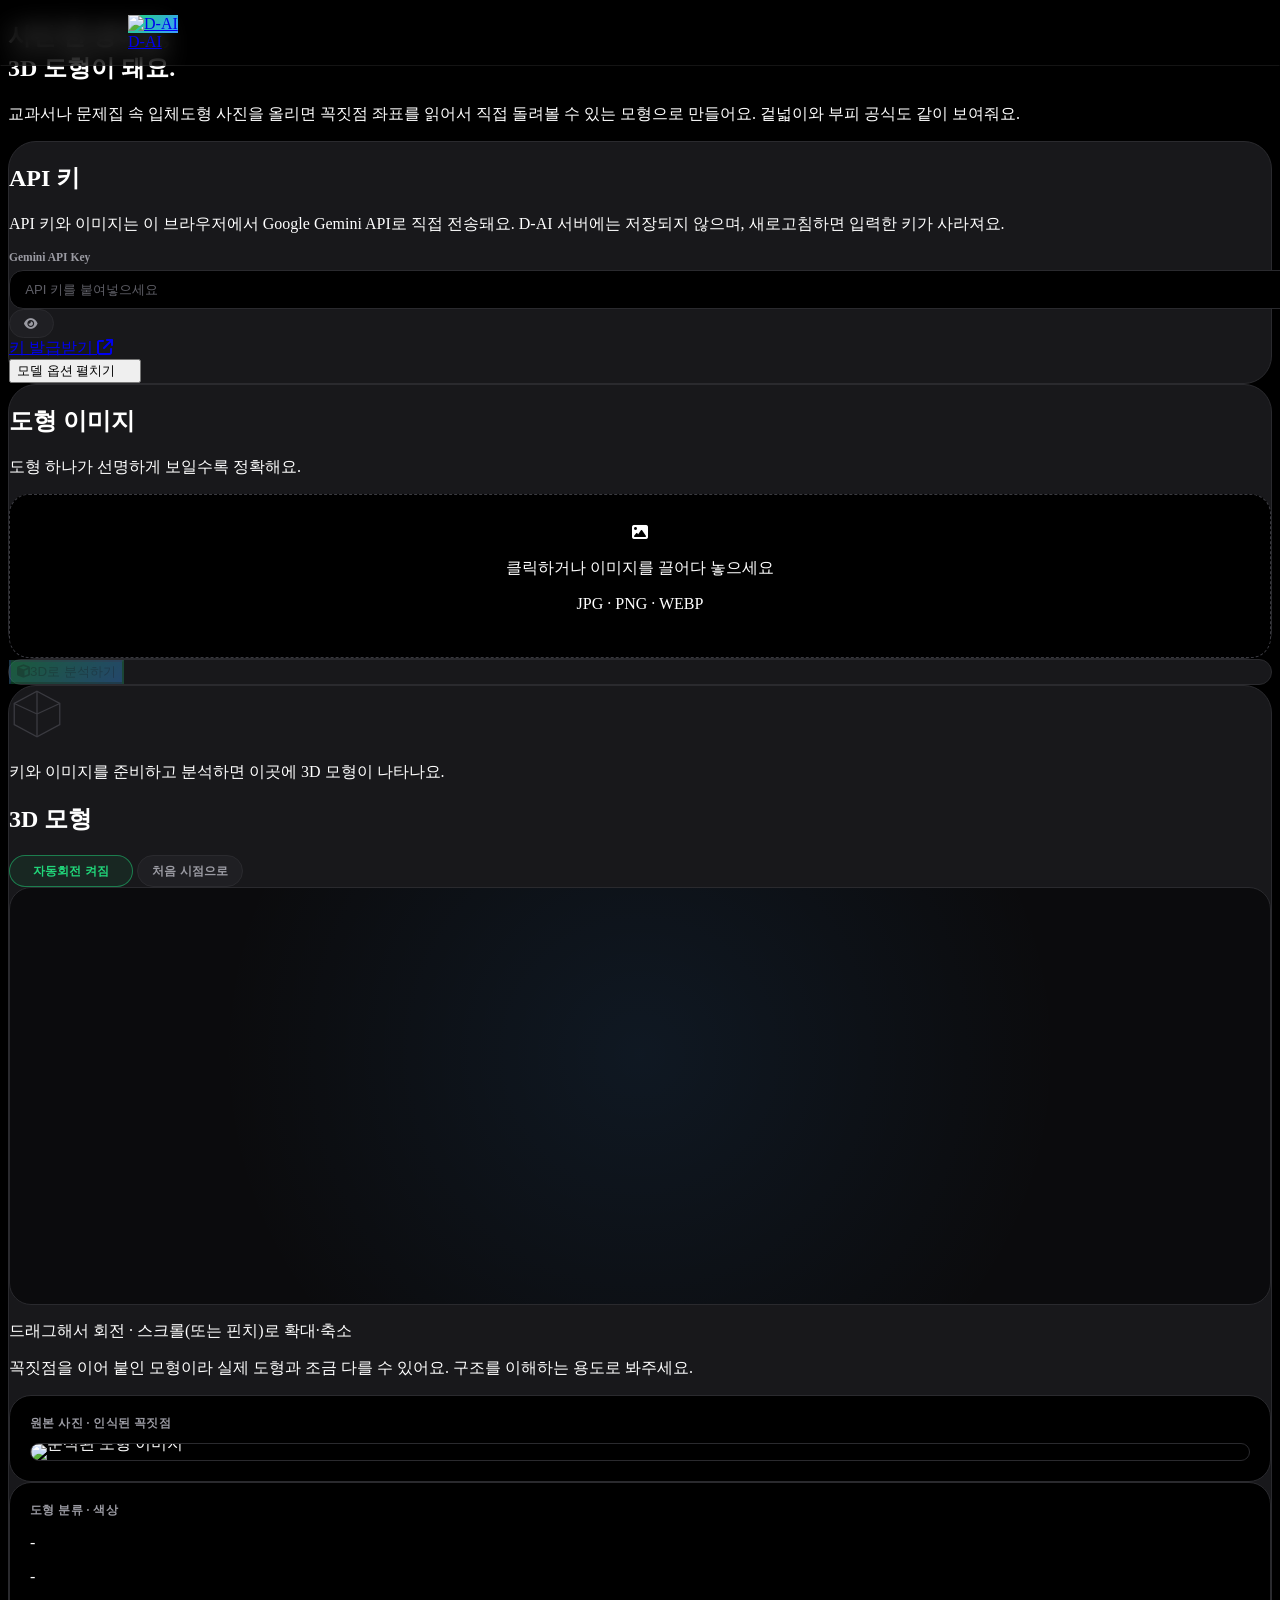
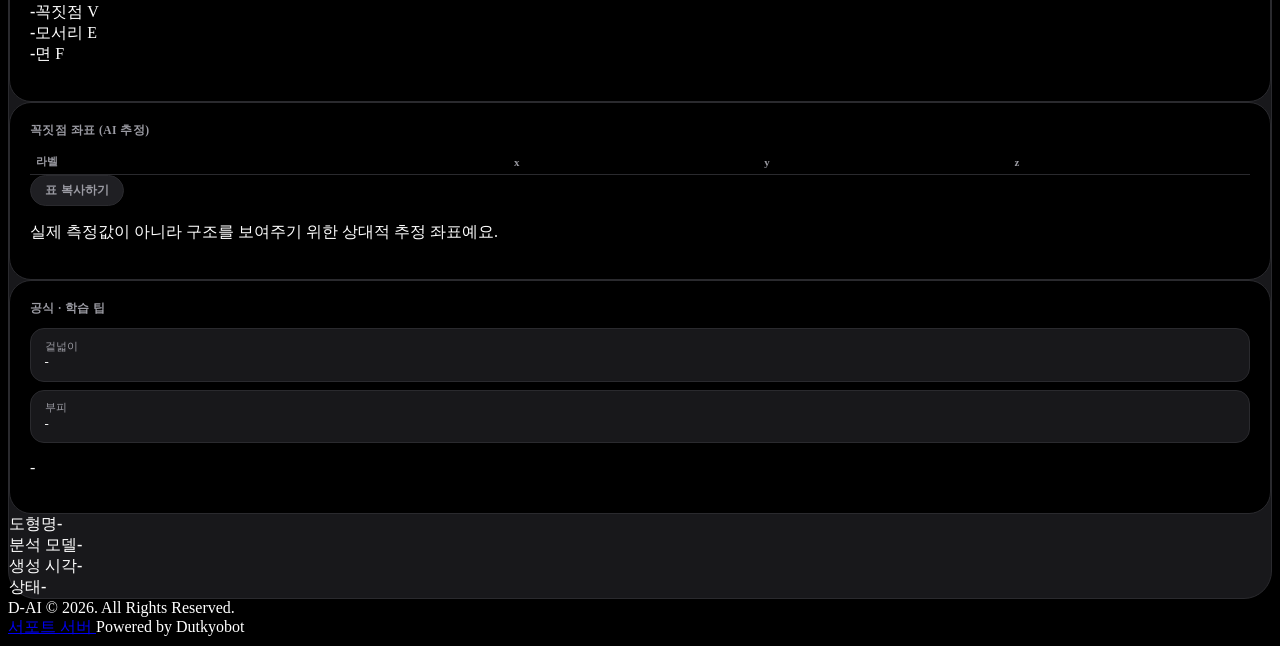
==== clickto3d.html @ afff2ff8 "3D Blueprint: guard WebGL failure, cap hull points, downscale large images, safer response parsing C" ====
<!DOCTYPE html>
<html lang="ko">
<head>
    <meta charset="UTF-8">
    <meta name="viewport" content="width=device-width, initial-scale=1.0">
    <title>D-AI | 3D Blueprint</title>
    <meta name="description" content="입체도형 사진에서 꼭짓점 좌표를 뽑아 돌려볼 수 있는 3D 모형으로 만들어 드려요.">
    <link rel="icon" href="img/favicon.png" type="image/png">
    <script src="https://cdn.tailwindcss.com"></script>
    <link rel="stylesheet" href="https://cdnjs.cloudflare.com/ajax/libs/font-awesome/6.4.0/css/all.min.css">
    <link rel="stylesheet" href="https://cdn.jsdelivr.net/gh/orioncactus/pretendard@v1.3.9/dist/web/variable/pretendardvariable.min.css">
    <script src="https://cdnjs.cloudflare.com/ajax/libs/three.js/r128/three.min.js"></script>
    <script>
        tailwind.config = {
            theme: {
                extend: {
                    colors: {
                        bg: "#000000",
                        surface: "#18181B",
                        line: "#2A2A2E",
                        mute: "#9B9BA3",
                        ink: "#FFFFFF",
                        mint: "#21D67A",
                        blue: "#3B9EFF",
                        discord: "#5865F2",
                    },
                    fontFamily: {
                        sans: ["Pretendard Variable", "Pretendard", "sans-serif"],
                    },
                },
            },
        };
    </script>

    <style>
        :root {
            --c-mint: #21D67A;
            --c-blue: #3B9EFF;
            --c-red: #EF4444;
            --c-amber: #F5A623;

            --dur-header: 0.5s;
            --ease-header: cubic-bezier(0.22, 1, 0.36, 1);
        }

        html { scroll-behavior: smooth; }

        body {
            background-color: #000000;
            color: #FFFFFF;
        }

        a:focus-visible, button:focus-visible {
            outline: 2px solid var(--c-blue);
            outline-offset: 2px;
            border-radius: 4px;
        }

        /* ==========================================================
           헤더: 스크롤에 따라 풀와이드 바 <-> 플로팅 알약으로 전환
        ========================================================== */
        #site-header {
            position: fixed;
            top: 0;
            left: 0;
            right: 0;
            z-index: 50;
            display: flex;
            justify-content: center;
            padding: 0;
            transition: padding var(--dur-header) var(--ease-header);
        }

        #header-inner {
            width: 100%;
            max-width: 100%;
            height: 4rem;
            display: flex;
            align-items: center;
            justify-content: center;

            background: rgba(0, 0, 0, 0.6);
            backdrop-filter: blur(12px);
            -webkit-backdrop-filter: blur(12px);
            border: 1px solid transparent;
            border-bottom: 1px solid rgba(255, 255, 255, 0.08);
            border-radius: 0;

            transition: all var(--dur-header) var(--ease-header);
        }

        #header-content {
            width: 100%;
            max-width: 64rem;
            padding: 0 1.5rem;
            display: flex;
            align-items: center;
            justify-content: space-between;
        }

        #site-header.is-floating {
            padding: 1rem;
        }

        #site-header.is-floating #header-inner {
            max-width: 64rem;
            border-radius: 9999px;

            background: linear-gradient(180deg, rgba(30, 30, 34, 0.65) 0%, rgba(24, 24, 27, 0.65) 100%);
            backdrop-filter: blur(24px) saturate(180%);
            -webkit-backdrop-filter: blur(24px) saturate(180%);

            border: 1px solid rgba(255, 255, 255, 0.12);
            box-shadow:
                0 16px 32px -8px rgba(0, 0, 0, 0.8),
                inset 0 1px 0 rgba(255, 255, 255, 0.1),
                inset 0 -1px 0 rgba(255, 255, 255, 0.02);
        }

        /* ==========================================================
           공통 컴포넌트
        ========================================================== */

        /* 폴백 다이어그램 가로 스크롤 영역 커스텀 스크롤바 */
        .themed-scrollbar {
            scrollbar-width: thin;
            scrollbar-color: #3A3A40 #18181B;
        }

        .themed-scrollbar::-webkit-scrollbar {
            height: 6px;
        }

        .themed-scrollbar::-webkit-scrollbar-track {
            background: #18181B;
            border-radius: 9999px;
        }

        .themed-scrollbar::-webkit-scrollbar-thumb {
            background: #3A3A40;
            border-radius: 9999px;
        }

        .themed-scrollbar::-webkit-scrollbar-thumb:hover {
            background: #55555C;
        }

        .card {
            background: #18181B;
            border: 1px solid #2A2A2E;
            border-radius: 28px;
            transition: border-color 0.2s ease;
        }
        .card:hover {
            border-color: rgba(255, 255, 255, 0.3);
        }

        .invite-btn {
            transition: opacity 0.2s ease;
        }
        .invite-btn:hover {
            opacity: 0.88;
        }

        .gradient-brand {
            background: linear-gradient(135deg, var(--c-mint) 0%, var(--c-blue) 100%);
        }


        /* ---- 3D 도구 전용 ---- */
        .field{width:100%;background:#000;border:1px solid #2A2A2E;border-radius:14px;padding:.7rem .95rem;font-size:.82rem;outline:none;transition:border-color .15s;color:#fff}
        .field:focus{border-color:var(--c-blue)}
        .field::placeholder{color:#5f5f67}
        .lb{display:block;font-size:.72rem;font-weight:600;color:#9B9BA3;margin-bottom:.45rem}
        .pill{padding:.4rem .9rem;border-radius:9999px;font-size:.75rem;font-weight:600;color:#9B9BA3;border:1px solid #2A2A2E;background:#1F1F23;transition:color .15s ease,border-color .15s ease,background-color .15s ease}
        .pill:hover{color:#fff;border-color:rgba(255,255,255,.3)}
        .pill.on{color:var(--c-mint);border-color:rgba(33,214,122,.5);background:rgba(33,214,122,.08)}
        .pill.state-pill{min-width:7.75rem;text-align:center}
        .pill.copy-pill{min-width:5.75rem;text-align:center}
        .model-toggle{min-width:8.25rem;text-align:left;white-space:nowrap}
        .dropzone{border:1px dashed #3A3A40;border-radius:20px;padding:1.8rem 1rem;text-align:center;cursor:pointer;background:#000;transition:border-color .15s,background .15s}
        .dropzone:hover,.dropzone.drag{border-color:var(--c-mint);background:#1F1F23}
        .go-btn{transition:opacity .2s}.go-btn:hover:not(:disabled){opacity:.88}.go-btn:disabled{opacity:.35;cursor:not-allowed}
        .status{display:none}.status.show{display:flex}.status.err{color:#ff8a98}.status.ok{color:var(--c-mint)}.status.busy{color:#9B9BA3}
        .spinner{width:.75rem;height:.75rem;border-radius:50%;border:2px solid #3A3A40;border-top-color:var(--c-mint);animation:spin .8s linear infinite;flex-shrink:0}
        @keyframes spin{to{transform:rotate(360deg)}}
        .viewer{position:relative;height:26rem;border:1px solid #2A2A2E;border-radius:22px;background:radial-gradient(circle at 50% 40%,rgba(59,158,255,.09),transparent 62%),#0b0b0d;overflow:hidden;touch-action:none;cursor:grab}
        .viewer:active{cursor:grabbing}.viewer canvas{display:block}
        .label-layer{position:absolute;inset:0;pointer-events:none}
        .v-label{position:absolute;transform:translate(-50%,-140%);font-size:.65rem;font-weight:700;color:#04140c;background:var(--c-mint);padding:1px 6px;border-radius:9999px;white-space:nowrap}
        .sub-card{background:#000;border:1px solid #2A2A2E;border-radius:22px;padding:1.25rem}
        .sub-card h3{font-size:.72rem;font-weight:700;color:#9B9BA3;letter-spacing:.04em;margin:0 0 .75rem}
        .photo{position:relative;border:1px solid #2A2A2E;border-radius:14px;overflow:hidden;line-height:0}.photo img{width:100%;display:block}
        .marker{position:absolute;width:18px;height:18px;transform:translate(-50%,-50%);pointer-events:none}
        .marker .dot{width:8px;height:8px;border-radius:50%;background:var(--c-mint);border:1px solid #04140c;margin:5px auto 0;box-shadow:0 0 0 3px rgba(33,214,122,.25)}
        .marker .tag{position:absolute;top:-2px;left:20px;font-size:.62rem;font-weight:700;color:#04140c;background:var(--c-mint);padding:0 5px;border-radius:9999px;white-space:nowrap;line-height:1.4}
        .swatch{display:flex;align-items:center;gap:.4rem;font-size:.72rem;color:#9B9BA3}.swatch i{width:.9rem;height:.9rem;border-radius:5px;border:1px solid rgba(255,255,255,.2)}
        table.vt-table{width:100%;border-collapse:collapse;font-size:.78rem}
        .vt-table th{text-align:left;color:#9B9BA3;font-weight:600;padding:.3rem .4rem;border-bottom:1px solid #2A2A2E;font-size:.68rem}
        .vt-table td{padding:.3rem .4rem;border-bottom:1px solid rgba(255,255,255,.05);font-variant-numeric:tabular-nums}.vt-table td.lbl{color:var(--c-mint);font-weight:700}
        .formula{background:#18181B;border:1px solid #2A2A2E;border-radius:14px;padding:.65rem .85rem;margin-bottom:.5rem;font-size:.8rem;overflow-x:auto;white-space:nowrap}
        .formula .l{display:block;font-size:.66rem;color:#9B9BA3;margin-bottom:.1rem}
        .adv-panel{display:none}.adv-panel.open{display:block}
        .preview{display:none}
    </style>
</head>
<body class="min-h-screen flex flex-col font-sans antialiased">

    <header id="site-header">
        <div id="header-inner">
            <div id="header-content">
                <a href="index.html" class="flex items-center space-x-2.5">
                    <div class="w-8 h-8 rounded-[0.5rem] gradient-brand flex items-center justify-center">
                        <img
                            src="img/icon.png"
                            alt="D-AI"
                            class="h-5 w-5 rounded"
                        >
                    </div>
                    <span class="text-lg font-bold tracking-tight text-ink">D-AI</span>
                </a>

            </div>
        </div>
    </header>


    <main class="flex-1 max-w-5xl mx-auto w-full px-6 pt-32 pb-20 sm:pt-36 sm:pb-28">

        <section class="mb-16">
            <h1 class="text-4xl sm:text-5xl font-bold tracking-tight text-ink leading-tight">
                사진 한 장이면,<br>3D 도형이 돼요.
            </h1>
            <p class="text-[15px] text-mute mt-5 leading-relaxed max-w-md">
                교과서나 문제집 속 입체도형 사진을 올리면 꼭짓점 좌표를 읽어서
                직접 돌려볼 수 있는 모형으로 만들어요. 겉넓이와 부피 공식도 같이 보여줘요.
            </p>
        </section>

        <section class="grid grid-cols-1 lg:grid-cols-[22rem_1fr] gap-6 items-start">

            <div class="flex flex-col gap-6">

                <div class="card p-7">
                    <h2 class="text-base font-bold text-ink">API 키</h2>
                    <p class="text-sm text-mute mt-2 leading-relaxed">API 키와 이미지는 이 브라우저에서 Google Gemini API로 직접 전송돼요. D-AI 서버에는 저장되지 않으며, 새로고침하면 입력한 키가 사라져요.</p>
                    <label class="lb mt-5" for="apiKey">Gemini API Key</label>
                    <div class="flex gap-2">
                        <input class="field" type="password" id="apiKey" placeholder="API 키를 붙여넣으세요" autocomplete="off">
                        <button class="pill !rounded-2xl !px-3" id="toggleKey" type="button" aria-label="키 표시/숨김"><i class="fas fa-eye"></i></button>
                    </div>
                    <a class="inline-block mt-3 text-xs font-semibold text-blue hover:underline" href="https://aistudio.google.com/apikey" target="_blank" rel="noopener noreferrer">키 발급받기 <i class="fas fa-arrow-up-right-from-square text-[10px]"></i></a>
                    <div class="mt-4"><button class="text-xs text-mute underline decoration-dotted model-toggle" id="advToggle" type="button">모델 옵션 펼치기</button></div>
                    <div class="adv-panel mt-4" id="advPanel">
                        <label class="lb" for="modelSelect">분석 모델</label>
                        <select class="field" id="modelSelect">
                            <option value="gemini-flash-latest">gemini-flash-latest (빠름, 기본)</option>
                            <option value="gemini-pro-latest">gemini-pro-latest (더 정확함, 느림)</option>
                            <option value="custom">직접 입력...</option>
                        </select>
                        <input class="field mt-2 hidden" type="text" id="customModel" placeholder="예: gemini-2.5-flash">
                    </div>
                </div>

                <div class="card p-7">
                    <h2 class="text-base font-bold text-ink">도형 이미지</h2>
                    <p class="text-sm text-mute mt-2 leading-relaxed">도형 하나가 선명하게 보일수록 정확해요.</p>
                    <div class="mt-5">
                        <div class="dropzone" id="dropzone">
                            <i class="fas fa-image text-xl text-mute"></i>
                            <p class="text-sm text-mute mt-2">클릭하거나 이미지를 끌어다 놓으세요</p>
                            <p class="text-xs text-mute opacity-70 mt-1">JPG · PNG · WEBP</p>
                        </div>
                        <input type="file" id="fileInput" accept="image/*" hidden>
                        <div class="preview border border-line rounded-2xl overflow-hidden" id="preview">
                            <img id="previewImg" alt="업로드한 이미지 미리보기" class="block w-full">
                            <div class="flex justify-between items-center px-4 py-2.5 text-xs text-mute border-t border-line">
                                <span id="fileName">-</span>
                                <button id="clearImg" type="button" class="font-semibold text-blue">지우기</button>
                            </div>
                        </div>
                    </div>
                </div>

                <div class="card p-7">
                    <button class="go-btn gradient-brand w-full inline-flex items-center justify-center gap-2 px-6 py-3 rounded-full text-[#04140c] text-sm font-bold" id="analyzeBtn" disabled>
                        <i class="fas fa-cube"></i>3D로 분석하기
                    </button>
                    <div class="status items-center gap-2 mt-4 text-sm" id="status"><span class="spinner" id="spinner"></span><span id="statusText"></span></div>
                </div>
            </div>

            <div class="card p-7 sm:p-9 min-h-[26rem] flex flex-col">

                <div id="boardEmpty" class="flex-1 flex flex-col items-center justify-center text-center gap-4 py-16">
                    <svg width="56" height="56" viewBox="0 0 64 64" fill="none"><path d="M32 6L58 20V44L32 58L6 44V20L32 6Z" stroke="#3A3A40" stroke-width="1.5"/><path d="M32 6V32M32 32L58 20M32 32L6 20M32 32V58" stroke="#3A3A40" stroke-width="1.5"/></svg>
                    <p class="text-sm text-mute max-w-[28ch] leading-relaxed">키와 이미지를 준비하고 분석하면 이곳에 3D 모형이 나타나요.</p>
                </div>

                <div id="boardBody" class="hidden">
                    <div class="flex flex-wrap items-center justify-between gap-3 mb-4">
                        <h2 class="text-lg font-bold text-ink">3D 모형</h2>
                        <div class="flex gap-2">
                            <button class="pill on state-pill" id="autoRotateBtn" type="button">자동회전 켜짐</button>
                            <button class="pill" id="resetViewBtn" type="button">처음 시점으로</button>
                        </div>
                    </div>
                    <div class="viewer" id="viewer"><div class="label-layer" id="labelLayer"></div></div>
                    <p class="text-xs text-mute text-center mt-3">드래그해서 회전 · 스크롤(또는 핀치)로 확대·축소</p>
                    <p class="text-xs text-mute/70 text-center mt-1 leading-relaxed">꼭짓점을 이어 붙인 모형이라 실제 도형과 조금 다를 수 있어요. 구조를 이해하는 용도로 봐주세요.</p>

                    <div class="grid grid-cols-1 sm:grid-cols-2 gap-4 mt-7">
                        <div class="sub-card"><h3>원본 사진 · 인식된 꼭짓점</h3><div class="photo" id="photoWrap"><img id="boardImg" alt="분석된 도형 이미지"></div></div>
                        <div class="sub-card">
                            <h3>도형 분류 · 색상</h3>
                            <p class="text-2xl font-bold text-ink" id="outName">-</p>
                            <p class="text-sm text-mute mt-1" id="outType">-</p>
                            <div class="flex flex-wrap gap-3 mt-3" id="outSwatches"></div>
                            <div class="flex mt-4 pt-4 border-t border-line text-center">
                                <div class="flex-1"><b class="block text-xl" id="cntV">-</b><span class="text-[11px] text-mute">꼭짓점 V</span></div>
                                <div class="flex-1"><b class="block text-xl" id="cntE">-</b><span class="text-[11px] text-mute">모서리 E</span></div>
                                <div class="flex-1"><b class="block text-xl" id="cntF">-</b><span class="text-[11px] text-mute">면 F</span></div>
                            </div>
                            <p class="text-xs text-mute mt-3" id="euler"></p>
                        </div>
                        <div class="sub-card">
                            <h3>꼭짓점 좌표 (AI 추정)</h3>
                            <table class="vt-table"><thead><tr><th>라벨</th><th>x</th><th>y</th><th>z</th></tr></thead><tbody id="vBody"></tbody></table>
                            <div class="text-right mt-3"><button class="pill copy-pill" id="copyVerts" type="button">표 복사하기</button></div>
                            <p class="text-[11px] text-mute/70 mt-3 leading-relaxed">실제 측정값이 아니라 구조를 보여주기 위한 상대적 추정 좌표예요.</p>
                        </div>
                        <div class="sub-card">
                            <h3>공식 · 학습 팁</h3>
                            <div class="formula"><span class="l">겉넓이</span><span id="outSurface">-</span></div>
                            <div class="formula"><span class="l">부피</span><span id="outVolume">-</span></div>
                            <p class="text-sm text-mute mt-2 leading-relaxed" id="outTip">-</p>
                        </div>
                    </div>

                    <div class="grid grid-cols-2 sm:grid-cols-4 gap-4 mt-6 pt-6 border-t border-line text-xs">
                        <div><span class="block text-mute mb-0.5">도형명</span><b class="font-semibold" id="tbName">-</b></div>
                        <div><span class="block text-mute mb-0.5">분석 모델</span><b class="font-semibold" id="tbModel">-</b></div>
                        <div><span class="block text-mute mb-0.5">생성 시각</span><b class="font-semibold" id="tbDate">-</b></div>
                        <div><span class="block text-mute mb-0.5">상태</span><b class="font-semibold" id="tbStatus">-</b></div>
                    </div>
                </div>
            </div>

        </section>
    </main>

    <footer class="py-9 border-t border-line mt-auto">
        <div class="max-w-5xl mx-auto px-6 flex flex-col sm:flex-row justify-center sm:justify-between items-center text-mute text-sm gap-4">
            <div class="flex items-center gap-2">
                <span class="font-bold text-ink">D-AI</span>
                <span>&copy; 2026. All Rights Reserved.</span>
            </div>

            <div class="flex items-center gap-4">
                <a href="https://discord.gg/AdM4hFZkrE" target="_blank" rel="noopener noreferrer" class="font-medium hover:text-ink transition-colors">
                    서포트 서버
                </a>
                <span class="w-1 h-1 rounded-full bg-line"></span>
                <span class="text-xs">Powered by Dutkyobot</span>
            </div>
        </div>
    </footer>

<script>
(function(){
  'use strict';
  var $ = function(id){ return document.getElementById(id); };
  var esc = function(s){ return String(s == null ? '' : s).replace(/&/g,'&amp;').replace(/</g,'&lt;').replace(/>/g,'&gt;').replace(/"/g,'&quot;'); };

  /* ================= 헤더 ================= */
  var header = $('site-header');
  function onScroll(){ header.classList.toggle('is-floating', window.scrollY > 20); }
  window.addEventListener('scroll', onScroll, { passive: true }); onScroll();

  /* ================= 입력 · 상태 ================= */
  var apiKeyInput = $('apiKey'), modelSelect = $('modelSelect'), customModel = $('customModel');
  var dropzone = $('dropzone'), fileInput = $('fileInput'), preview = $('preview'), previewImg = $('previewImg');
  var analyzeBtn = $('analyzeBtn');
  var cur = { base64: null, mime: null };

  $('toggleKey').addEventListener('click', function(){
    apiKeyInput.type = apiKeyInput.type === 'password' ? 'text' : 'password';
    $('toggleKey').innerHTML = '<i class="fas fa-eye' + (apiKeyInput.type === 'password' ? '' : '-slash') + '"></i>';
  });
  $('advToggle').addEventListener('click', function(){
    var open = $('advPanel').classList.toggle('open');
    $('advToggle').textContent = open ? '모델 옵션 접기' : '모델 옵션 펼치기';
  });
  modelSelect.addEventListener('change', function(){ customModel.style.display = modelSelect.value === 'custom' ? 'block' : 'none'; });
  function getModel(){
    if (modelSelect.value === 'custom') return (customModel.value || '').trim() || 'gemini-flash-latest';
    return modelSelect.value;
  }

  function updateGo(){ analyzeBtn.disabled = !(apiKeyInput.value.trim() && cur.base64); }
  apiKeyInput.addEventListener('input', updateGo);

  function setStatus(kind, text){
    var el = $('status'); el.className = 'status show ' + kind;
    $('spinner').style.display = kind === 'busy' ? 'inline-block' : 'none';
    $('statusText').textContent = text;
  }

  /* 큰 사진은 긴 변 1600px 이하 JPEG로 줄여서 전송 (Gemini 요청 한도 초과 방지) */
  function shrinkImage(url, mime, cb){
    var img = new Image();
    img.onload = function(){
      var M = 1600, w = img.naturalWidth, h = img.naturalHeight;
      if (Math.max(w, h) <= M && url.length < 4000000) { cb(url, mime); return; }
      var k = Math.min(1, M / Math.max(w, h)), c = document.createElement('canvas');
      c.width = Math.max(1, Math.round(w * k)); c.height = Math.max(1, Math.round(h * k));
      var x = c.getContext('2d'); x.fillStyle = '#fff'; x.fillRect(0, 0, c.width, c.height); x.drawImage(img, 0, 0, c.width, c.height);
      cb(c.toDataURL('image/jpeg', 0.88), 'image/jpeg');
    };
    img.onerror = function(){ setStatus('err', '이미지를 읽을 수 없어요. 다른 파일로 시도해 주세요.'); };
    img.src = url;
  }

  function handleFile(file){
    if (!file.type.startsWith('image/')) { setStatus('err', '이미지 파일만 올릴 수 있어요.'); return; }
    var reader = new FileReader();
    reader.onload = function(){
      shrinkImage(String(reader.result), file.type, function(url, mime){
        cur.mime = mime; cur.base64 = url.split(',')[1];
        previewImg.src = url;
        $('fileName').textContent = file.name.length > 22 ? file.name.slice(0, 19) + '...' : file.name;
        preview.style.display = 'block'; dropzone.style.display = 'none'; updateGo();
      });
    };
    reader.readAsDataURL(file);
  }
  dropzone.addEventListener('click', function(){ fileInput.click(); });
  dropzone.addEventListener('dragover', function(e){ e.preventDefault(); dropzone.classList.add('drag'); });
  dropzone.addEventListener('dragleave', function(){ dropzone.classList.remove('drag'); });
  dropzone.addEventListener('drop', function(e){
    e.preventDefault(); dropzone.classList.remove('drag');
    if (e.dataTransfer.files && e.dataTransfer.files[0]) handleFile(e.dataTransfer.files[0]);
  });
  fileInput.addEventListener('change', function(e){ if (e.target.files && e.target.files[0]) handleFile(e.target.files[0]); });
  $('clearImg').addEventListener('click', function(){
    cur.base64 = null; cur.mime = null; fileInput.value = '';
    preview.style.display = 'none'; dropzone.style.display = 'block'; updateGo();
  });

  /* ================= AI 분석 ================= */
  const PROMPT = `당신은 한국 중·고등학교 수학 교사이자 3D 모델러입니다. 첨부된 이미지 속 입체도형(3차원 도형) 하나를 분석해서, 그 도형을 3D로 재구성할 수 있는 데이터를 만드세요.
반드시 아래 JSON 스키마 그대로, 다른 설명 없이 JSON만 출력하세요. 모든 텍스트 값은 한국어로 작성하세요.

{
  "shape_name_ko": "도형의 한국어 이름 (예: 삼각기둥, 사각뿔, 원기둥)",
  "shape_type": "도형의 분류/특징을 한 문장으로",
  "primary_color": "#RRGGBB 형식, 도형의 대표 색상 하나",
  "colors": ["#RRGGBB", "이미지에서 관찰되는 색상들"],
  "vertex_count": 정수,
  "edge_count": 정수,
  "face_count": 정수,
  "vertices": [
    {
      "label": "A",
      "image_x": 0.0~1.0 사이, 이미지 내 가로 위치,
      "image_y": 0.0~1.0 사이, 이미지 내 세로 위치,
      "coord_x": -1.0~1.0 범위의 3D 재구성용 x좌표,
      "coord_y": -1.0~1.0 범위의 3D 재구성용 y좌표,
      "coord_z": -1.0~1.0 범위의 3D 재구성용 z좌표
    }
  ],
  "surface_area_formula": "겉넓이를 구하는 일반 공식 (기호 설명 포함, 한 줄)",
  "volume_formula": "부피를 구하는 일반 공식 (기호 설명 포함, 한 줄)",
  "study_tip": "이 도형을 공부할 때 도움이 되는 한두 문장 코멘트"
}

3D 좌표(coord_x, coord_y, coord_z) 작성 시 매우 중요한 규칙:
- 이 좌표들을 볼록 껍질(convex hull)로 이었을 때 실제 도형과 비슷한 형태가 나오도록, 기하학적으로 타당한 3D 위치를 추정해서 배치하세요. 단순히 이미지 속 픽셀 위치가 아니라, 도형을 여러 각도에서 봤을 때의 입체적 구조를 반영해야 합니다.
- 각기둥/각뿔/정육면체 등 꼭짓점이 뚜렷한 도형: 실제 꼭짓점 개수만큼 좌표를 주세요 (보통 4~12개).
- 원기둥/원뿔/구처럼 곡면이 있는 도형: 꼭짓점이 없으므로, 원 둘레를 따라 8~14개의 점을 고르게 샘플링해서 (예: 원기둥이면 윗면 원과 아랫면 원에 각각 6~8개씩, 원뿔이면 밑면 원에 8~10개 + 꼭짓점 1개, 구면이면 위도·경도로 12~16개) 곡면을 볼록 껍질로 근사할 수 있게 하세요. 이 경우 vertices의 label은 P1, P2... 처럼 순번으로 붙이고, vertex_count/edge_count/face_count는 실제 이론적인 값(예: 구는 꼭짓점 0개)을 별도로 적어도 됩니다.
- 좌표 범위는 대략 -1.0 ~ 1.0 사이로 정규화하세요.
- 최소 4개 이상의 점을 제공해야 3D 형태를 만들 수 있습니다.
- 반드시 유효한 JSON 하나만 출력하세요.`;


  analyzeBtn.addEventListener('click', runAnalysis);

  function friendlyError(msg){
    if (/API key not valid|API_KEY_INVALID/i.test(msg)) return 'API 키가 올바르지 않아요. Google AI Studio에서 키를 다시 확인해 주세요.';
    if (/quota|RESOURCE_EXHAUSTED/i.test(msg)) return 'API 사용 한도를 넘었어요. 잠시 후 다시 시도해 주세요.';
    return msg || '알 수 없는 오류가 났어요.';
  }

  async function runAnalysis(){
    var key = apiKeyInput.value.trim();
    if (!key || !cur.base64) return;
    analyzeBtn.disabled = true;
    setStatus('busy', '이미지를 읽고 3D 좌표를 추정하는 중...');
    var model = getModel();
    var url = 'https://generativelanguage.googleapis.com/v1beta/models/' + encodeURIComponent(model) + ':generateContent';
    var body = {
      contents: [{ parts: [{ text: PROMPT }, { inlineData: { mimeType: cur.mime, data: cur.base64 } }] }],
      generationConfig: { temperature: 0.25, responseMimeType: 'application/json' }
    };
    try {
      var res = await fetch(url, { method: 'POST', headers: { 'Content-Type': 'application/json', 'x-goog-api-key': key }, body: JSON.stringify(body) });
      var data;
      try { data = await res.json(); } catch (e) { throw new Error('서버 응답을 읽지 못했어요 (HTTP ' + res.status + '). 잠시 후 다시 시도해 주세요.'); }
      if (!res.ok) throw new Error((data && data.error && data.error.message) || ('요청이 거부됐어요 (HTTP ' + res.status + ')'));
      var cand = data.candidates && data.candidates[0];
      var part = cand && cand.content && cand.content.parts && cand.content.parts.find(function(p){ return typeof p.text === 'string'; });
      if (!part) throw new Error('모델 응답에서 분석 결과를 찾지 못했어요.');
      var parsed;
      try { parsed = JSON.parse(part.text); }
      catch (e) { var m = part.text.match(/\{[\s\S]*\}/); if (!m) throw new Error('결과를 JSON으로 해석하지 못했어요.'); parsed = JSON.parse(m[0]); }
      if (!parsed.vertices || parsed.vertices.length < 4) throw new Error('3D로 만들기엔 좌표가 부족해요. 도형이 더 잘 보이는 사진으로 다시 시도해 주세요.');
      renderResult(parsed, model);
      setStatus('ok', '3D 재구성이 끝났어요.');
    } catch (err) {
      console.error(err);
      setStatus('err', friendlyError(err.message));
    } finally { analyzeBtn.disabled = false; updateGo(); }
  }

  /* ================= 결과 표시 (모델이 준 텍스트는 모두 이스케이프) ================= */
  function fmtNum(n){ if (typeof n !== 'number' || isNaN(n)) return '-'; return Number.isInteger(n) ? n : n.toFixed(2); }
  function safeHex(c){ var m = String(c || '').match(/#([0-9a-f]{3}){1,2}\b/i); return m ? m[0] : null; }

  function renderResult(r, model){
    $('boardEmpty').style.display = 'none';
    $('boardBody').classList.remove('hidden');

    var photoWrap = $('photoWrap');
    $('boardImg').src = previewImg.src;
    Array.prototype.forEach.call(photoWrap.querySelectorAll('.marker'), function(m){ m.remove(); });

    $('outName').textContent = r.shape_name_ko || '이름 없음';
    $('outType').textContent = r.shape_type || '';

    var sw = $('outSwatches'); sw.innerHTML = '';
    (r.colors || []).forEach(function(c){
      var hex = safeHex(c);
      var el = document.createElement('span'); el.className = 'swatch';
      el.innerHTML = '<i style="background:' + (hex || '#888') + '"></i>' + esc(hex || c);
      sw.appendChild(el);
    });

    $('cntV').textContent = r.vertex_count != null ? r.vertex_count : (r.vertices ? r.vertices.length : '-');
    $('cntE').textContent = r.edge_count != null ? r.edge_count : '-';
    $('cntF').textContent = r.face_count != null ? r.face_count : '-';
    var v = Number(r.vertex_count), e = Number(r.edge_count), f = Number(r.face_count), eu = $('euler');
    if (!isNaN(v) && !isNaN(e) && !isNaN(f) && v > 0) {
      var chi = v - e + f;
      eu.innerHTML = 'V − E + F = <b>' + chi + '</b>' + (chi === 2 ? ' (볼록다면체 조건 충족)' : '');
    } else eu.textContent = '';

    var tbody = $('vBody'); tbody.innerHTML = '';
    (r.vertices || []).forEach(function(pt){
      var tr = document.createElement('tr');
      tr.innerHTML = '<td class="lbl">' + esc(pt.label != null ? pt.label : '-') + '</td><td>' + fmtNum(pt.coord_x) + '</td><td>' + fmtNum(pt.coord_y) + '</td><td>' + fmtNum(pt.coord_z) + '</td>';
      tbody.appendChild(tr);
      if (typeof pt.image_x === 'number' && typeof pt.image_y === 'number') {
        var mk = document.createElement('div'); mk.className = 'marker';
        mk.style.left = (pt.image_x * 100) + '%'; mk.style.top = (pt.image_y * 100) + '%';
        mk.innerHTML = '<span class="tag">' + esc(pt.label != null ? pt.label : '') + '</span><span class="dot"></span>';
        photoWrap.appendChild(mk);
      }
    });

    $('outSurface').textContent = r.surface_area_formula || '정보 없음';
    $('outVolume').textContent = r.volume_formula || '정보 없음';
    $('outTip').textContent = r.study_tip || '';
    $('tbName').textContent = r.shape_name_ko || '-';
    $('tbModel').textContent = model;
    $('tbDate').textContent = new Date().toLocaleString('ko-KR', { hour12: false });
    $('tbStatus').textContent = '분석 완료';

    if (ensureViewer()) showShape(r.vertices, safeHex(r.primary_color) || safeHex(r.colors && r.colors[0]) || '#21D67A');
  }

  $('copyVerts').addEventListener('click', function(){
    var rows = Array.prototype.map.call(document.querySelectorAll('#vBody tr'), function(tr){ return Array.prototype.map.call(tr.children, function(td){ return td.textContent; }).join('\t'); });
    navigator.clipboard.writeText(['라벨\tx\ty\tz'].concat(rows).join('\n')).then(function(){
      var b = $('copyVerts'), t = b.textContent; b.textContent = '복사했어요'; setTimeout(function(){ b.textContent = t; }, 1400);
    });
  });

  /* ================= 3D 뷰어 ================= */
  var viewerWrap = $('viewer'), labelLayer = $('labelLayer');
  var scene, camera, renderer, group, viewerReady = false;
  var dragging = false, lastX = 0, lastY = 0, rotX = 0.45, rotY = 0.7, dist = 3.4, autoRotate = true;
  var currentPts = [], labelEls = [], viewerFailed = false;

  function ensureViewer(){
    if (viewerFailed) return false;
    if (viewerReady) { resizeViewer(); return true; }
    var w = viewerWrap.clientWidth, h = viewerWrap.clientHeight;
    try {
      renderer = new THREE.WebGLRenderer({ antialias: true, alpha: true });
    } catch (err) {
      renderer = null; viewerFailed = true; labelLayer.style.display = 'none';
      var msg = document.createElement('div');
      msg.style.cssText = 'position:absolute;inset:0;display:flex;align-items:center;justify-content:center;padding:24px;text-align:center;color:#9B9BA3;font-size:13px;line-height:1.6';
      msg.textContent = '이 브라우저에서는 3D 보기를 쓸 수 없어요 (WebGL 미지원). 꼭짓점 좌표 표는 그대로 볼 수 있어요.';
      viewerWrap.appendChild(msg);
      return false;
    }
    viewerReady = true;
    scene = new THREE.Scene();
    camera = new THREE.PerspectiveCamera(42, w / h, 0.1, 100);
    renderer.setPixelRatio(Math.min(window.devicePixelRatio || 1, 2));
    renderer.setSize(w, h);
    viewerWrap.insertBefore(renderer.domElement, labelLayer);

    scene.add(new THREE.AmbientLight(0xffffff, 0.6));
    var dl = new THREE.DirectionalLight(0xffffff, 0.95); dl.position.set(3, 5, 4); scene.add(dl);
    var dl2 = new THREE.DirectionalLight(0x3b9eff, 0.35); dl2.position.set(-4, -2, -3); scene.add(dl2);
    group = new THREE.Group(); scene.add(group);

    renderer.domElement.addEventListener('pointerdown', function(e){ dragging = true; lastX = e.clientX; lastY = e.clientY; });
    window.addEventListener('pointerup', function(){ dragging = false; });
    window.addEventListener('pointermove', function(e){
      if (!dragging) return;
      rotY += (e.clientX - lastX) * 0.006; rotX += (e.clientY - lastY) * 0.006;
      rotX = Math.max(-1.4, Math.min(1.4, rotX)); lastX = e.clientX; lastY = e.clientY;
    });
    renderer.domElement.addEventListener('wheel', function(e){
      e.preventDefault(); dist = Math.max(1.6, Math.min(7, dist + e.deltaY * 0.0028));
    }, { passive: false });
    window.addEventListener('resize', resizeViewer);
    animate();
    return true;
  }
  function resizeViewer(){
    if (!renderer) return;
    var w = viewerWrap.clientWidth, h = viewerWrap.clientHeight;
    if (!w || !h) return;
    camera.aspect = w / h; camera.updateProjectionMatrix(); renderer.setSize(w, h);
  }
  $('autoRotateBtn').addEventListener('click', function(){
    autoRotate = !autoRotate;
    $('autoRotateBtn').classList.toggle('on', autoRotate);
    $('autoRotateBtn').textContent = autoRotate ? '자동회전 켜짐' : '자동회전 꺼짐';
  });
  $('resetViewBtn').addEventListener('click', function(){ rotX = 0.45; rotY = 0.7; dist = 3.4; });

  function animate(){
    requestAnimationFrame(animate);
    if (!renderer) return;
    if (autoRotate && !dragging) rotY += 0.0035;
    group.rotation.set(rotX, rotY, 0);
    camera.position.set(0, 0, dist); camera.lookAt(0, 0, 0);
    renderer.render(scene, camera);
    updateLabels();
  }
  function updateLabels(){
    if (!currentPts.length) return;
    var rect = viewerWrap.getBoundingClientRect();
    group.updateMatrixWorld();
    currentPts.forEach(function(p, i){
      var el = labelEls[i]; if (!el) return;
      var proj = p.clone().applyMatrix4(group.matrixWorld).project(camera);
      if (proj.z > 1) { el.style.display = 'none'; return; }
      el.style.display = 'block';
      el.style.left = ((proj.x * 0.5 + 0.5) * rect.width) + 'px';
      el.style.top = ((1 - (proj.y * 0.5 + 0.5)) * rect.height) + 'px';
    });
  }

  function showShape(vertices, colorHex){
    var MAXP = 40;   /* 볼록껍질 계산이 점 개수의 4제곱에 비례하므로 상한을 둔다 */
    if (vertices.length > MAXP) { var stp = vertices.length / MAXP; vertices = Array.apply(null, { length: MAXP }).map(function(_, i){ return vertices[Math.floor(i * stp)]; }); }
    while (group.children.length) group.remove(group.children[0]);
    labelLayer.innerHTML = ''; labelEls = [];

    var raw = vertices.map(function(v){ return new THREE.Vector3(Number(v.coord_x) || 0, Number(v.coord_y) || 0, Number(v.coord_z) || 0); });
    var box = new THREE.Box3().setFromPoints(raw), size = new THREE.Vector3(), center = new THREE.Vector3();
    box.getSize(size); box.getCenter(center);
    var scale = 1.5 / (Math.max(size.x, size.y, size.z) || 1);
    raw.forEach(function(p){ p.sub(center).multiplyScalar(scale); });
    currentPts = raw;

    var tris = buildHullTriangles(raw.map(function(p){ return { x: p.x, y: p.y, z: p.z }; }));
    if (tris.length) {
      var positions = [];
      tris.forEach(function(t){ t.forEach(function(p){ positions.push(p.x, p.y, p.z); }); });
      var geo = new THREE.BufferGeometry();
      geo.setAttribute('position', new THREE.Float32BufferAttribute(positions, 3));
      geo.computeVertexNormals();
      group.add(new THREE.Mesh(geo, new THREE.MeshStandardMaterial({ color: colorHex, metalness: 0.08, roughness: 0.6, side: THREE.DoubleSide })));
      group.add(new THREE.LineSegments(new THREE.EdgesGeometry(geo, 8), new THREE.LineBasicMaterial({ color: 0x000000, transparent: true, opacity: 0.5 })));
    }

    var mGeo = new THREE.SphereGeometry(0.032, 12, 12), mMat = new THREE.MeshBasicMaterial({ color: 0x21d67a });
    raw.forEach(function(p, i){
      var m = new THREE.Mesh(mGeo, mMat); m.position.copy(p); group.add(m);
      var el = document.createElement('div'); el.className = 'v-label';
      el.textContent = vertices[i].label || ''; labelLayer.appendChild(el); labelEls.push(el);
    });
    rotX = 0.45; rotY = 0.7; dist = 3.4; resizeViewer();
  }

  // ---- geometry helpers: brute-force convex hull -> clean planar faces ----
  function sub(a, b){ return { x: a.x - b.x, y: a.y - b.y, z: a.z - b.z }; }
  function cross(a, b){ return { x: a.y * b.z - a.z * b.y, y: a.z * b.x - a.x * b.z, z: a.x * b.y - a.y * b.x }; }
  function dot(a, b){ return a.x * b.x + a.y * b.y + a.z * b.z; }
  function normVec(a){ const l = Math.sqrt(dot(a, a)) || 1; return { x: a.x / l, y: a.y / l, z: a.z / l }; }

  function buildHullTriangles(points){
    const n = points.length;
    if (n < 4) return [];
    const EPS = 1e-4;
    const centroid = points.reduce((acc, p) => ({ x: acc.x + p.x / n, y: acc.y + p.y / n, z: acc.z + p.z / n }), { x: 0, y: 0, z: 0 });

    const planeMap = new Map();
    for (let i = 0; i < n; i++) {
      for (let j = i + 1; j < n; j++) {
        for (let k = j + 1; k < n; k++) {
          let N = cross(sub(points[j], points[i]), sub(points[k], points[i]));
          const nl = Math.sqrt(dot(N, N));
          if (nl < 1e-9) continue;
          N = { x: N.x / nl, y: N.y / nl, z: N.z / nl };
          let pos = 0, neg = 0;
          for (let p = 0; p < n; p++) {
            const d = dot(N, sub(points[p], points[i]));
            if (d > EPS) pos++; else if (d < -EPS) neg++;
            if (pos && neg) break;
          }
          if (pos && neg) continue;
          const cd = dot(N, sub(centroid, points[i]));
          const normal = cd > 0 ? { x: -N.x, y: -N.y, z: -N.z } : N;
          const offset = dot(normal, points[i]);
          const key = [normal.x, normal.y, normal.z, offset].map(v => v.toFixed(3)).join(',');
          if (!planeMap.has(key)) planeMap.set(key, { normal, offset });
        }
      }
    }

    const triangles = [];
    planeMap.forEach(({ normal, offset }) => {
      const idxs = [];
      for (let p = 0; p < n; p++) { if (Math.abs(dot(normal, points[p]) - offset) < EPS * 4) idxs.push(p); }
      if (idxs.length < 3) return;

      const arbitrary = Math.abs(normal.x) < 0.9 ? { x: 1, y: 0, z: 0 } : { x: 0, y: 1, z: 0 };
      const u = normVec(cross(arbitrary, normal));
      const v = cross(normal, u);
      const origin = points[idxs[0]];
      const proj = idxs.map(idx => { const d = sub(points[idx], origin); return { x: dot(d, u), y: dot(d, v), idx }; });

      const hull2d = convexHull2D(proj);
      if (hull2d.length < 3) return;

      const A = points[hull2d[0].idx], B = points[hull2d[1].idx], C = points[hull2d[2].idx];
      const faceNormal = cross(sub(B, A), sub(C, A));
      const ordered = dot(faceNormal, normal) < 0 ? hull2d.slice().reverse() : hull2d;

      for (let t = 1; t < ordered.length - 1; t++) {
        triangles.push([points[ordered[0].idx], points[ordered[t].idx], points[ordered[t + 1].idx]]);
      }
    });

    return triangles;
  }

  function convexHull2D(pts){
    const n = pts.length;
    if (n < 3) return pts.slice();
    let start = 0;
    for (let i = 1; i < n; i++) { if (pts[i].x < pts[start].x || (pts[i].x === pts[start].x && pts[i].y < pts[start].y)) start = i; }
    const hull = [];
    let p = start, guard = 0;
    do {
      hull.push(pts[p]);
      let q = (p + 1) % n;
      for (let i = 0; i < n; i++) {
        const c = (pts[i].x - pts[p].x) * (pts[q].y - pts[p].y) - (pts[i].y - pts[p].y) * (pts[q].x - pts[p].x);
        if (c > 1e-9) q = i;
      }
      p = q; guard++;
    } while (p !== start && guard < n + 2);
    return hull;
  }


})();
</script>
</body>
</html>
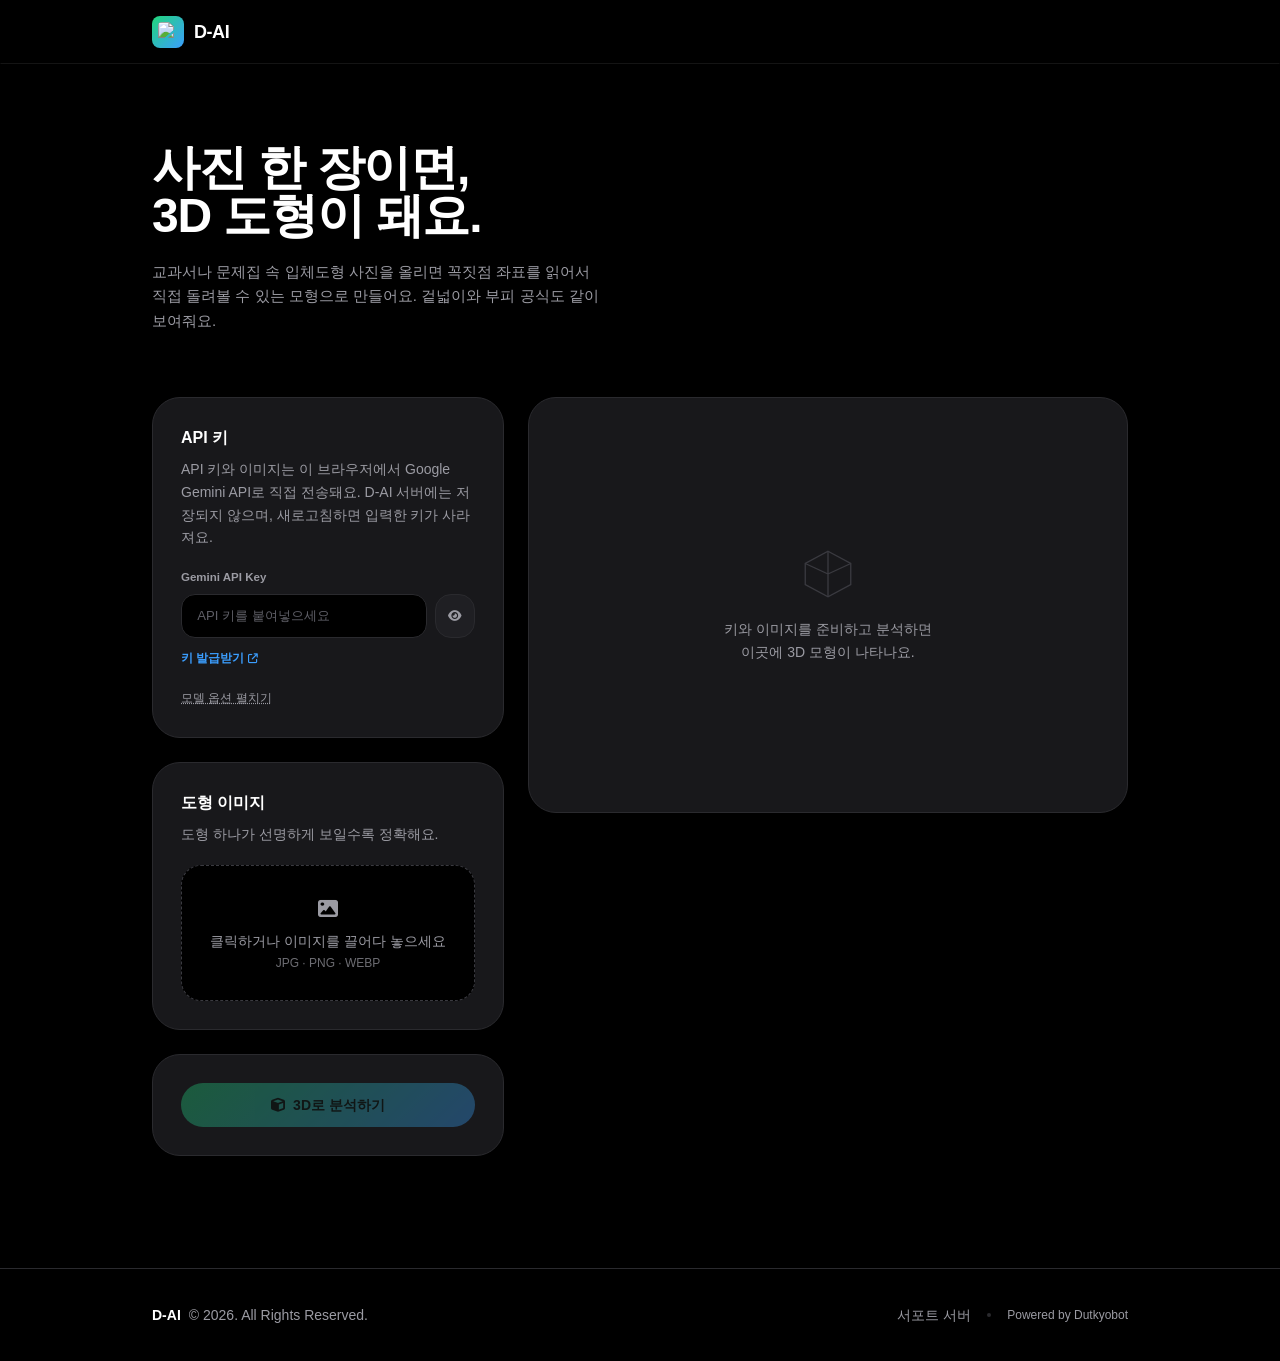
==== commit 515abc60: "Replace Tailwind CDN script with prebuilt static tailwind.css Co-Authored-By: Claude Sonnet 5.5 <nor" ====
--- a/clickto3d.html
+++ b/clickto3d.html
@@ -6,31 +6,9 @@
     <title>D-AI | 3D Blueprint</title>
     <meta name="description" content="입체도형 사진에서 꼭짓점 좌표를 뽑아 돌려볼 수 있는 3D 모형으로 만들어 드려요.">
     <link rel="icon" href="img/favicon.png" type="image/png">
-    <script src="https://cdn.tailwindcss.com"></script>
     <link rel="stylesheet" href="https://cdnjs.cloudflare.com/ajax/libs/font-awesome/6.4.0/css/all.min.css">
     <link rel="stylesheet" href="https://cdn.jsdelivr.net/gh/orioncactus/pretendard@v1.3.9/dist/web/variable/pretendardvariable.min.css">
     <script src="https://cdnjs.cloudflare.com/ajax/libs/three.js/r128/three.min.js"></script>
-    <script>
-        tailwind.config = {
-            theme: {
-                extend: {
-                    colors: {
-                        bg: "#000000",
-                        surface: "#18181B",
-                        line: "#2A2A2E",
-                        mute: "#9B9BA3",
-                        ink: "#FFFFFF",
-                        mint: "#21D67A",
-                        blue: "#3B9EFF",
-                        discord: "#5865F2",
-                    },
-                    fontFamily: {
-                        sans: ["Pretendard Variable", "Pretendard", "sans-serif"],
-                    },
-                },
-            },
-        };
-    </script>
 
     <style>
         :root {
@@ -203,6 +181,7 @@
         .adv-panel{display:none}.adv-panel.open{display:block}
         .preview{display:none}
     </style>
+    <link rel="stylesheet" href="tailwind.css">
 </head>
 <body class="min-h-screen flex flex-col font-sans antialiased">
 
